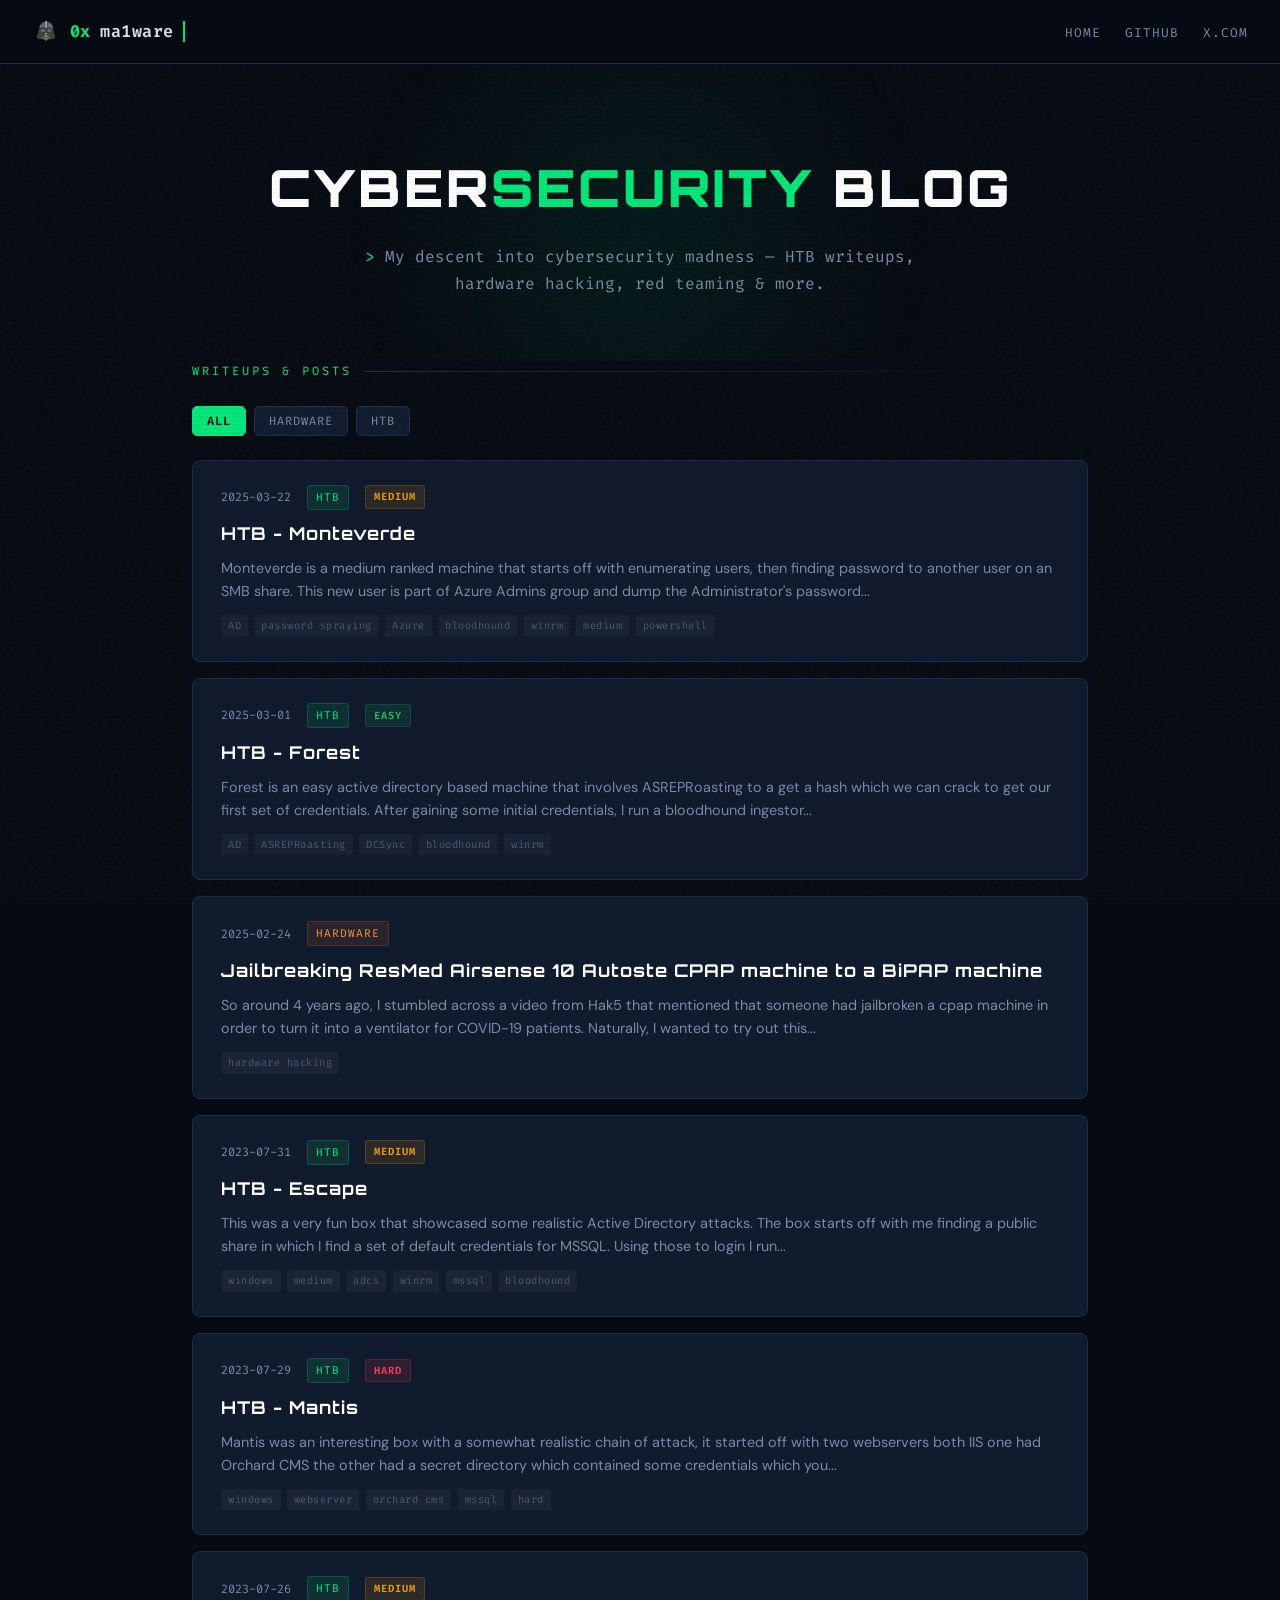
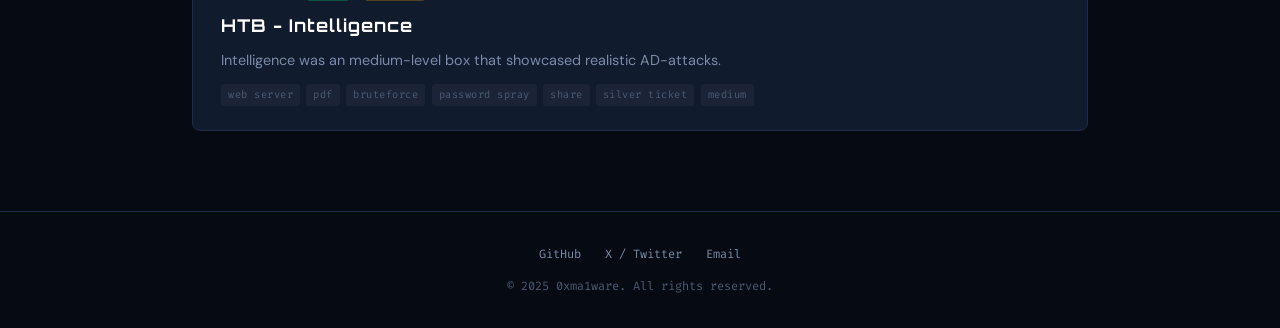
==== index.html @ 5221f712 "Initial deploy" ====
<!DOCTYPE html>
<html lang="en">
<head>
  <meta charset="UTF-8">
  <meta name="viewport" content="width=device-width, initial-scale=1.0">
  <title>0xma1ware — Cybersecurity Blog</title>
  <meta name="description" content="HTB writeups, CTF challenges, hardware hacking, and red teaming — by 0xma1ware.">
  <meta name="author" content="0xma1ware">
  <meta name="robots" content="index, follow">
  <link rel="canonical" href="https://0xma1ware.github.io/">
  <meta property="og:title" content="0xma1ware — Cybersecurity Blog">
  <meta property="og:description" content="HTB writeups, CTF challenges, hardware hacking, and red teaming — by 0xma1ware.">
  <meta property="og:type" content="website">
  <meta property="og:url" content="https://0xma1ware.github.io/">
  <meta property="og:image" content="https://0xma1ware.github.io/favicon.ico">
  <meta name="twitter:card" content="summary">
  <meta name="twitter:site" content="@0xma1ware">
  <meta name="twitter:title" content="0xma1ware — Cybersecurity Blog">
  <meta name="twitter:description" content="HTB writeups, CTF challenges, hardware hacking, and red teaming — by 0xma1ware.">
  <link rel="icon" href="favicon.ico">
  <link rel="preconnect" href="https://fonts.googleapis.com">
  <link rel="preconnect" href="https://fonts.gstatic.com" crossorigin>
  <link href="https://fonts.googleapis.com/css2?family=DM+Sans:wght@400;500;600;700&family=Fira+Code:wght@400;500;600&family=Orbitron:wght@600;700;800;900&display=swap" rel="stylesheet">
  <link rel="stylesheet" href="css/style.css">
  <script type="application/ld+json">
  {
    "@context": "https://schema.org", "@type": "Blog",
    "name": "0xma1ware — Cybersecurity Blog", "description": "HTB writeups, CTF challenges, hardware hacking, and red teaming — by 0xma1ware.",
    "url": "https://0xma1ware.github.io/",
    "author": { "@type": "Person", "name": "0xma1ware", "url": "https://github.com/0xma1ware" }
  }
  </script>
</head>
<body>
  <header class="site-header">
    <a href="/" class="site-logo"><img src="favicon.ico" alt="logo"><span class="prefix">0x</span>ma1ware<span class="cursor-blink"></span></a>
    <button class="menu-toggle" aria-label="Menu" onclick="document.querySelector('.site-nav').classList.toggle('open')">
      <span></span><span></span><span></span>
    </button>
    <nav><ul class="site-nav">
      <li><a href="/">home</a></li>
      <li><a href="https://github.com/0xma1ware" target="_blank" rel="noopener">github</a></li>
      <li><a href="https://x.com/0xma1ware" target="_blank" rel="noopener">x.com</a></li>
    </ul></nav>
  </header>

  <section class="hero animate-in">
    <h1>Cyber<span class="accent">Security</span> Blog</h1>
    <p class="tagline">My descent into cybersecurity madness — HTB writeups, hardware hacking, red teaming &amp; more.</p>
  </section>

  <main class="posts-section">
    <div class="section-label">writeups &amp; posts</div>

    <div class="category-filter">
      <button class="filter-btn active" data-cat="all">All</button>
      <button class="filter-btn" data-cat="hardware">hardware</button>
      <button class="filter-btn" data-cat="htb">htb</button>
    </div>

    <a href="posts/monteverde.html" class="post-card animate-in" data-category="htb">
      <div class="meta">
        <span class="date">2025-03-22</span>
        <span class="category ">htb</span>
        <span class="diff medium">medium</span>
      </div>
      <h2>HTB - Monteverde</h2>
      <p class="excerpt">Monteverde is a medium ranked machine that starts off with enumerating users, then finding password to another user on an SMB share. This new user is part of Azure Admins group and dump the Administrator&#x27;s password...</p>
      <div class="tags">
        <span class="tag">AD</span>
        <span class="tag">password spraying</span>
        <span class="tag">Azure</span>
        <span class="tag">bloodhound</span>
        <span class="tag">winrm</span>
        <span class="tag">medium</span>
        <span class="tag">powershell</span>
      </div>
    </a>
    <a href="posts/forest.html" class="post-card animate-in" data-category="htb">
      <div class="meta">
        <span class="date">2025-03-01</span>
        <span class="category ">htb</span>
        <span class="diff easy">easy</span>
      </div>
      <h2>HTB - Forest</h2>
      <p class="excerpt">Forest is an easy active directory based machine that involves ASREPRoasting to a get a hash which we can crack to get our first set of credentials. After gaining some initial credentials, I run a bloodhound ingestor...</p>
      <div class="tags">
        <span class="tag">AD</span>
        <span class="tag">ASREPRoasting</span>
        <span class="tag">DCSync</span>
        <span class="tag">bloodhound</span>
        <span class="tag">winrm</span>
      </div>
    </a>
    <a href="posts/cpap-jailbreak.html" class="post-card animate-in" data-category="hardware">
      <div class="meta">
        <span class="date">2025-02-24</span>
        <span class="category hardware">hardware</span>
      </div>
      <h2>Jailbreaking ResMed Airsense 10 Autoste CPAP machine to a BiPAP machine</h2>
      <p class="excerpt">So around 4 years ago, I stumbled across a video from Hak5 that mentioned that someone had jailbroken a cpap machine in order to turn it into a ventilator for COVID-19 patients. Naturally, I wanted to try out this...</p>
      <div class="tags">
        <span class="tag">hardware hacking</span>
      </div>
    </a>
    <a href="posts/escape.html" class="post-card animate-in" data-category="htb">
      <div class="meta">
        <span class="date">2023-07-31</span>
        <span class="category ">htb</span>
        <span class="diff medium">medium</span>
      </div>
      <h2>HTB - Escape</h2>
      <p class="excerpt">This was a very fun box that showcased some realistic Active Directory attacks. The box starts off with me finding a public share in which I find a set of default credentials for MSSQL. Using those to login I run...</p>
      <div class="tags">
        <span class="tag">windows</span>
        <span class="tag">medium</span>
        <span class="tag">adcs</span>
        <span class="tag">winrm</span>
        <span class="tag">mssql</span>
        <span class="tag">bloodhound</span>
      </div>
    </a>
    <a href="posts/mantis.html" class="post-card animate-in" data-category="htb">
      <div class="meta">
        <span class="date">2023-07-29</span>
        <span class="category ">htb</span>
        <span class="diff hard">hard</span>
      </div>
      <h2>HTB - Mantis</h2>
      <p class="excerpt">Mantis was an interesting box with a somewhat realistic chain of attack, it started off with two webservers both IIS one had Orchard CMS the other had a secret directory which contained some credentials which you...</p>
      <div class="tags">
        <span class="tag">windows</span>
        <span class="tag">webserver</span>
        <span class="tag">orchard cms</span>
        <span class="tag">mssql</span>
        <span class="tag">hard</span>
      </div>
    </a>
    <a href="posts/intelligence.html" class="post-card animate-in" data-category="htb">
      <div class="meta">
        <span class="date">2023-07-26</span>
        <span class="category ">htb</span>
        <span class="diff medium">medium</span>
      </div>
      <h2>HTB - Intelligence</h2>
      <p class="excerpt">Intelligence was an medium-level box that showcased realistic AD-attacks.</p>
      <div class="tags">
        <span class="tag">web server</span>
        <span class="tag">pdf</span>
        <span class="tag">bruteforce</span>
        <span class="tag">password spray</span>
        <span class="tag">share</span>
        <span class="tag">silver ticket</span>
        <span class="tag">medium</span>
      </div>
    </a>

    <div class="pagination">
      <button id="prev-page">&larr; prev</button>
      <span class="page-info" id="page-info"></span>
      <button id="next-page">next &rarr;</button>
    </div>
  </main>

  <footer class="site-footer">
    <div class="footer-links">
      <a href="https://github.com/0xma1ware" target="_blank" rel="noopener">GitHub</a>
      <a href="https://x.com/0xma1ware" target="_blank" rel="noopener">X / Twitter</a>
      <a href="mailto:ma1ware@protonmail.com">Email</a>
    </div>
    <p>&copy; 2025 0xma1ware. All rights reserved.</p>
  </footer>


<script>
(function() {
  const PER_PAGE = 6;
  const cards = Array.from(document.querySelectorAll('.post-card'));
  const filterBtns = document.querySelectorAll('.filter-btn');
  const prevBtn = document.getElementById('prev-page');
  const nextBtn = document.getElementById('next-page');
  const pageInfo = document.getElementById('page-info');
  let currentFilter = 'all';
  let currentPage = 1;

  function getFiltered() {
    return cards.filter(c =>
      currentFilter === 'all' || c.dataset.category === currentFilter
    );
  }

  function render() {
    const filtered = getFiltered();
    const totalPages = Math.max(1, Math.ceil(filtered.length / PER_PAGE));
    if (currentPage > totalPages) currentPage = totalPages;
    const start = (currentPage - 1) * PER_PAGE;
    const end = start + PER_PAGE;

    cards.forEach(c => c.classList.add('hidden'));
    filtered.forEach((c, i) => {
      if (i >= start && i < end) {
        c.classList.remove('hidden');
        c.style.animation = 'none';
        c.offsetHeight; // reflow
        c.style.animation = '';
        c.style.animationDelay = ((i - start) * 0.05) + 's';
      }
    });

    prevBtn.disabled = currentPage <= 1;
    nextBtn.disabled = currentPage >= totalPages;
    pageInfo.textContent = filtered.length > 0
      ? 'page ' + currentPage + ' / ' + totalPages
      : 'no posts found';

    // Show/hide pagination if only 1 page
    document.querySelector('.pagination').style.display =
      totalPages <= 1 ? 'none' : 'flex';
  }

  filterBtns.forEach(btn => {
    btn.addEventListener('click', () => {
      filterBtns.forEach(b => b.classList.remove('active'));
      btn.classList.add('active');
      currentFilter = btn.dataset.cat;
      currentPage = 1;
      render();
    });
  });

  prevBtn.addEventListener('click', () => { if (currentPage > 1) { currentPage--; render(); } });
  nextBtn.addEventListener('click', () => { currentPage++; render(); });

  render();
})();
</script>
</body>
</html>
---- css/style.css ----
/* ===== RESET & BASE ===== */
*,*::before,*::after{box-sizing:border-box;margin:0;padding:0}

:root {
  --bg-deep: #060a12;
  --bg-base: #0b1120;
  --bg-card: #111b2e;
  --bg-card-hover: #162036;
  --bg-code: #0d1525;
  --border: #1e2d4a;
  --border-glow: #00e87b33;
  --accent: #00e87b;
  --accent-dim: #00e87b99;
  --accent-bright: #33ff99;
  --cyan: #22d3ee;
  --red: #f43f5e;
  --amber: #f59e0b;
  --purple: #a78bfa;
  --text: #d8e3f0;
  --text-muted: #7a8ba8;
  --text-dim: #4a5a74;
  --font-display: 'Orbitron', sans-serif;
  --font-body: 'DM Sans', sans-serif;
  --font-mono: 'Fira Code', 'JetBrains Mono', monospace;
  --max-width: 860px;
  --header-height: 64px;
}

html { scroll-behavior: smooth; }

body {
  font-family: var(--font-body);
  background: var(--bg-deep);
  color: var(--text);
  line-height: 1.7;
  font-size: 16px;
  min-height: 100vh;
  -webkit-font-smoothing: antialiased;
}

/* background noise texture */
body::before {
  content: '';
  position: fixed;
  inset: 0;
  background: url("data:image/svg+xml,%3Csvg viewBox='0 0 256 256' xmlns='http://www.w3.org/2000/svg'%3E%3Cfilter id='n'%3E%3CfeTurbulence type='fractalNoise' baseFrequency='.85' numOctaves='4' stitchTiles='stitch'/%3E%3C/filter%3E%3Crect width='100%25' height='100%25' filter='url(%23n)' opacity='.03'/%3E%3C/svg%3E");
  pointer-events: none;
  z-index: 0;
}

/* ===== SCANLINE OVERLAY ===== */
body::after {
  content: '';
  position: fixed;
  inset: 0;
  background: repeating-linear-gradient(
    0deg,
    transparent,
    transparent 2px,
    rgba(0,0,0,0.03) 2px,
    rgba(0,0,0,0.03) 4px
  );
  pointer-events: none;
  z-index: 9999;
}

a { color: var(--accent); text-decoration: none; transition: color .2s; }
a:hover { color: var(--accent-bright); }

img { max-width: 100%; height: auto; border-radius: 6px; }

/* ===== HEADER ===== */
.site-header {
  position: sticky;
  top: 0;
  z-index: 100;
  height: var(--header-height);
  display: flex;
  align-items: center;
  justify-content: space-between;
  padding: 0 2rem;
  background: var(--bg-deep);
  border-bottom: 1px solid var(--border);
  backdrop-filter: blur(12px);
}

.site-logo {
  font-family: var(--font-mono);
  font-size: 1.05rem;
  font-weight: 600;
  letter-spacing: .5px;
  color: var(--text);
  display: flex;
  align-items: center;
  gap: .6rem;
}

.site-logo .prefix {
  color: var(--accent);
  font-weight: 700;
}

.site-logo .cursor-blink {
  display: inline-block;
  width: 2px;
  height: 1.2em;
  background: var(--accent);
  animation: blink 1s step-end infinite;
  vertical-align: middle;
}

@keyframes blink { 50% { opacity: 0; } }

.site-logo img {
  width: 28px;
  height: 28px;
  border-radius: 4px;
}

.site-nav {
  display: flex;
  gap: 1.5rem;
  list-style: none;
}

.site-nav a {
  font-family: var(--font-mono);
  font-size: .8rem;
  color: var(--text-muted);
  letter-spacing: 1px;
  text-transform: uppercase;
  position: relative;
  padding-bottom: 2px;
}

.site-nav a::after {
  content: '';
  position: absolute;
  bottom: -2px;
  left: 0;
  width: 0;
  height: 1px;
  background: var(--accent);
  transition: width .3s;
}

.site-nav a:hover { color: var(--accent); }
.site-nav a:hover::after { width: 100%; }

/* ===== HERO (INDEX PAGE) ===== */
.hero {
  position: relative;
  padding: 5rem 2rem 4rem;
  text-align: center;
  overflow: hidden;
}

.hero::before {
  content: '';
  position: absolute;
  top: -120px;
  left: 50%;
  transform: translateX(-50%);
  width: 600px;
  height: 600px;
  background: radial-gradient(circle, var(--accent-dim) 0%, transparent 70%);
  opacity: .12;
  pointer-events: none;
}

.hero h1 {
  font-family: var(--font-display);
  font-size: clamp(2rem, 5vw, 3.2rem);
  font-weight: 900;
  letter-spacing: 3px;
  text-transform: uppercase;
  color: #fff;
  margin-bottom: .75rem;
  position: relative;
}

.hero h1 .accent { color: var(--accent); }

.hero .tagline {
  font-family: var(--font-mono);
  font-size: clamp(.85rem, 2vw, 1rem);
  color: var(--text-muted);
  max-width: 560px;
  margin: 0 auto;
}

.hero .tagline::before { content: '> '; color: var(--accent); }

/* ===== POST GRID ===== */
.posts-section {
  max-width: 960px;
  margin: 0 auto;
  padding: 0 2rem 4rem;
}

.section-label {
  font-family: var(--font-mono);
  font-size: .75rem;
  color: var(--accent);
  letter-spacing: 3px;
  text-transform: uppercase;
  margin-bottom: 1.5rem;
  display: flex;
  align-items: center;
  gap: .75rem;
}

.section-label::after {
  content: '';
  flex: 1;
  height: 1px;
  background: linear-gradient(90deg, var(--border), transparent);
}

.post-card {
  display: block;
  background: var(--bg-card);
  border: 1px solid var(--border);
  border-radius: 8px;
  padding: 1.5rem 1.75rem;
  margin-bottom: 1rem;
  transition: all .25s ease;
  position: relative;
  overflow: hidden;
}

.post-card::before {
  content: '';
  position: absolute;
  top: 0; left: 0;
  width: 3px;
  height: 100%;
  background: var(--accent);
  opacity: 0;
  transition: opacity .25s;
}

.post-card:hover {
  background: var(--bg-card-hover);
  border-color: var(--border-glow);
  transform: translateX(4px);
  box-shadow: 0 0 30px rgba(0,232,123,.05);
}

.post-card:hover::before { opacity: 1; }

.post-card .meta {
  display: flex;
  align-items: center;
  gap: 1rem;
  margin-bottom: .6rem;
  font-family: var(--font-mono);
  font-size: .75rem;
  color: var(--text-dim);
}

.post-card .meta .date { color: var(--text-muted); }

.post-card .category {
  background: rgba(0,232,123,.1);
  color: var(--accent);
  padding: 2px 8px;
  border-radius: 3px;
  font-size: .7rem;
  text-transform: uppercase;
  letter-spacing: 1px;
  border: 1px solid rgba(0,232,123,.2);
}

.post-card .category.hardware {
  background: rgba(249,115,22,.1);
  color: #fb923c;
  border-color: rgba(249,115,22,.2);
}

.post-card h2 {
  font-family: var(--font-display);
  font-size: 1.1rem;
  font-weight: 700;
  letter-spacing: 1px;
  color: #fff;
  margin-bottom: .5rem;
  transition: color .2s;
}

.post-card:hover h2 { color: var(--accent); }

.post-card .excerpt {
  font-size: .9rem;
  color: var(--text-muted);
  line-height: 1.6;
  display: -webkit-box;
  -webkit-line-clamp: 2;
  -webkit-box-orient: vertical;
  overflow: hidden;
}

.post-card .tags {
  display: flex;
  flex-wrap: wrap;
  gap: .4rem;
  margin-top: .75rem;
}

.tag {
  font-family: var(--font-mono);
  font-size: .65rem;
  color: var(--text-dim);
  background: rgba(255,255,255,.04);
  padding: 2px 7px;
  border-radius: 3px;
  letter-spacing: .5px;
}

/* Difficulty badges */
.diff {
  font-family: var(--font-mono);
  font-size: .65rem;
  padding: 2px 8px;
  border-radius: 3px;
  letter-spacing: 1px;
  text-transform: uppercase;
  font-weight: 600;
}
.diff.easy { background: rgba(34,197,94,.12); color: #22c55e; border: 1px solid rgba(34,197,94,.2); }
.diff.medium { background: rgba(245,158,11,.12); color: #f59e0b; border: 1px solid rgba(245,158,11,.2); }
.diff.hard { background: rgba(244,63,94,.12); color: #f43f5e; border: 1px solid rgba(244,63,94,.2); }

/* ===== POST PAGE ===== */
.post-header {
  max-width: var(--max-width);
  margin: 0 auto;
  padding: 3rem 2rem 2rem;
  position: relative;
}

.post-header .back-link {
  font-family: var(--font-mono);
  font-size: .8rem;
  color: var(--text-muted);
  display: inline-flex;
  align-items: center;
  gap: .4rem;
  margin-bottom: 1.5rem;
}

.post-header .back-link:hover { color: var(--accent); }

.post-header h1 {
  font-family: var(--font-display);
  font-size: clamp(1.4rem, 4vw, 2rem);
  font-weight: 800;
  letter-spacing: 1.5px;
  color: #fff;
  line-height: 1.3;
  margin-bottom: 1rem;
}

.post-header .post-meta {
  display: flex;
  flex-wrap: wrap;
  align-items: center;
  gap: .75rem;
  font-family: var(--font-mono);
  font-size: .8rem;
  color: var(--text-muted);
  padding-bottom: 1.5rem;
  border-bottom: 1px solid var(--border);
}

/* ===== POST CONTENT ===== */
.post-content {
  max-width: var(--max-width);
  margin: 0 auto;
  padding: 2rem 2rem 4rem;
}

.post-content h1 {
  font-family: var(--font-display);
  font-size: 1.5rem;
  font-weight: 700;
  letter-spacing: 1px;
  color: #fff;
  margin: 2.5rem 0 1rem;
  padding-top: 1rem;
}

.post-content h2 {
  font-family: var(--font-display);
  font-size: 1.2rem;
  font-weight: 700;
  letter-spacing: 1px;
  color: #fff;
  margin: 2rem 0 .75rem;
}

.post-content h3, .post-content h4 {
  font-family: var(--font-display);
  font-size: 1rem;
  font-weight: 600;
  letter-spacing: .5px;
  color: var(--text);
  margin: 1.5rem 0 .5rem;
}

.post-content h5, .post-content h6 {
  font-family: var(--font-mono);
  font-size: .85rem;
  font-weight: 600;
  color: var(--accent);
  margin: 1.25rem 0 .5rem;
}

.post-content p {
  margin-bottom: 1rem;
  color: var(--text);
}

.post-content ul, .post-content ol {
  margin: .75rem 0 1rem 1.5rem;
  color: var(--text);
}

.post-content li { margin-bottom: .35rem; }

.post-content strong { color: #fff; font-weight: 600; }

.post-content hr {
  border: none;
  height: 1px;
  background: var(--border);
  margin: 2rem 0;
}

.post-content img {
  display: block;
  margin: 1.5rem auto;
  border: 1px solid var(--border);
  border-radius: 6px;
  box-shadow: 0 4px 20px rgba(0,0,0,.4);
}

.post-content a {
  color: var(--accent);
  text-decoration: underline;
  text-underline-offset: 2px;
  text-decoration-color: var(--accent-dim);
}

.post-content a:hover {
  color: var(--accent-bright);
  text-decoration-color: var(--accent-bright);
}

/* code blocks */
.post-content code {
  font-family: var(--font-mono);
  font-size: .85em;
  background: var(--bg-code);
  color: var(--cyan);
  padding: 2px 6px;
  border-radius: 3px;
  border: 1px solid var(--border);
}

.post-content pre {
  background: var(--bg-code);
  border: 1px solid var(--border);
  border-radius: 8px;
  padding: 1.25rem 1.5rem;
  margin: 1rem 0 1.5rem;
  overflow-x: auto;
  position: relative;
}

.post-content pre code {
  background: none;
  border: none;
  padding: 0;
  color: var(--text);
  font-size: .82rem;
  line-height: 1.65;
}

/* scrollbar */
.post-content pre::-webkit-scrollbar { height: 6px; }
.post-content pre::-webkit-scrollbar-track { background: var(--bg-code); }
.post-content pre::-webkit-scrollbar-thumb { background: var(--border); border-radius: 3px; }

.post-content blockquote {
  border-left: 3px solid var(--accent);
  padding: .75rem 1rem;
  margin: 1rem 0;
  background: rgba(0,232,123,.04);
  border-radius: 0 6px 6px 0;
  color: var(--text-muted);
}

/* ===== TABLE OF CONTENTS ===== */
.toc {
  background: var(--bg-card);
  border: 1px solid var(--border);
  border-radius: 8px;
  padding: 1.25rem 1.5rem;
  margin-bottom: 2rem;
}

.toc-title {
  font-family: var(--font-mono);
  font-size: .75rem;
  color: var(--accent);
  letter-spacing: 2px;
  text-transform: uppercase;
  margin-bottom: .75rem;
}

.toc ul {
  list-style: none;
  margin: 0;
  padding: 0;
}

.toc li { margin-bottom: .3rem; }

.toc a {
  font-family: var(--font-mono);
  font-size: .8rem;
  color: var(--text-muted);
  transition: color .2s;
}

.toc a:hover { color: var(--accent); }

.toc .toc-h2 { padding-left: 0; }
.toc .toc-h3 { padding-left: 1rem; }
.toc .toc-h4 { padding-left: 2rem; }

/* ===== FOOTER ===== */
.site-footer {
  border-top: 1px solid var(--border);
  padding: 2rem;
  text-align: center;
  font-family: var(--font-mono);
  font-size: .75rem;
  color: var(--text-dim);
}

.site-footer a { color: var(--text-muted); }
.site-footer a:hover { color: var(--accent); }

.footer-links {
  display: flex;
  justify-content: center;
  gap: 1.5rem;
  margin-bottom: .75rem;
}

/* ===== 404 ===== */
.not-found {
  text-align: center;
  padding: 6rem 2rem;
}

.not-found h1 {
  font-family: var(--font-display);
  font-size: 5rem;
  color: var(--accent);
  letter-spacing: 5px;
}

.not-found p {
  font-family: var(--font-mono);
  color: var(--text-muted);
  margin-top: 1rem;
}

/* ===== CATEGORY FILTER ===== */
.category-filter {
  display: flex;
  flex-wrap: wrap;
  gap: .5rem;
  margin-bottom: 1.5rem;
}

.filter-btn {
  font-family: var(--font-mono);
  font-size: .75rem;
  letter-spacing: 1px;
  text-transform: uppercase;
  color: var(--text-muted);
  background: var(--bg-card);
  border: 1px solid var(--border);
  border-radius: 5px;
  padding: 6px 14px;
  cursor: pointer;
  transition: all .2s;
}

.filter-btn:hover {
  color: var(--accent);
  border-color: var(--accent-dim);
  background: rgba(0,232,123,.06);
}

.filter-btn.active {
  color: var(--bg-deep);
  background: var(--accent);
  border-color: var(--accent);
  font-weight: 600;
}

/* ===== PAGINATION ===== */
.pagination {
  display: flex;
  justify-content: center;
  align-items: center;
  gap: 1rem;
  margin-top: 2rem;
  font-family: var(--font-mono);
  font-size: .8rem;
}

.pagination button {
  font-family: var(--font-mono);
  font-size: .8rem;
  color: var(--accent);
  background: var(--bg-card);
  border: 1px solid var(--border);
  border-radius: 5px;
  padding: 8px 18px;
  cursor: pointer;
  transition: all .2s;
  letter-spacing: .5px;
}

.pagination button:hover:not(:disabled) {
  background: rgba(0,232,123,.1);
  border-color: var(--accent-dim);
}

.pagination button:disabled {
  opacity: .3;
  cursor: not-allowed;
}

.pagination .page-info {
  color: var(--text-dim);
}

.post-card.hidden {
  display: none;
}

/* ===== ANIMATIONS ===== */
@keyframes fadeUp {
  from { opacity: 0; transform: translateY(16px); }
  to { opacity: 1; transform: translateY(0); }
}

.animate-in {
  animation: fadeUp .5s ease both;
}

.post-card:nth-child(1) { animation-delay: .05s; }
.post-card:nth-child(2) { animation-delay: .1s; }
.post-card:nth-child(3) { animation-delay: .15s; }
.post-card:nth-child(4) { animation-delay: .2s; }
.post-card:nth-child(5) { animation-delay: .25s; }
.post-card:nth-child(6) { animation-delay: .3s; }

/* ===== RESPONSIVE ===== */
@media (max-width: 640px) {
  .site-header { padding: 0 1rem; }
  .site-nav { gap: .75rem; }
  .site-nav a { font-size: .7rem; }
  .hero { padding: 3rem 1.25rem 2.5rem; }
  .posts-section { padding: 0 1rem 3rem; }
  .post-header { padding: 2rem 1.25rem 1.5rem; }
  .post-content { padding: 1.5rem 1.25rem 3rem; }
  .post-card { padding: 1.25rem; }
  .post-card .meta { flex-wrap: wrap; gap: .5rem; }
}

/* Mobile hamburger */
.menu-toggle { display: none; background: none; border: none; cursor: pointer; padding: 4px; }
.menu-toggle span { display: block; width: 22px; height: 2px; background: var(--text-muted); margin: 5px 0; transition: .3s; }

@media (max-width: 480px) {
  .menu-toggle { display: block; }
  .site-nav {
    display: none;
    position: absolute;
    top: var(--header-height);
    right: 0;
    background: var(--bg-base);
    border: 1px solid var(--border);
    border-radius: 0 0 8px 8px;
    flex-direction: column;
    padding: 1rem 1.5rem;
    gap: 1rem;
  }
  .site-nav.open { display: flex; }
}
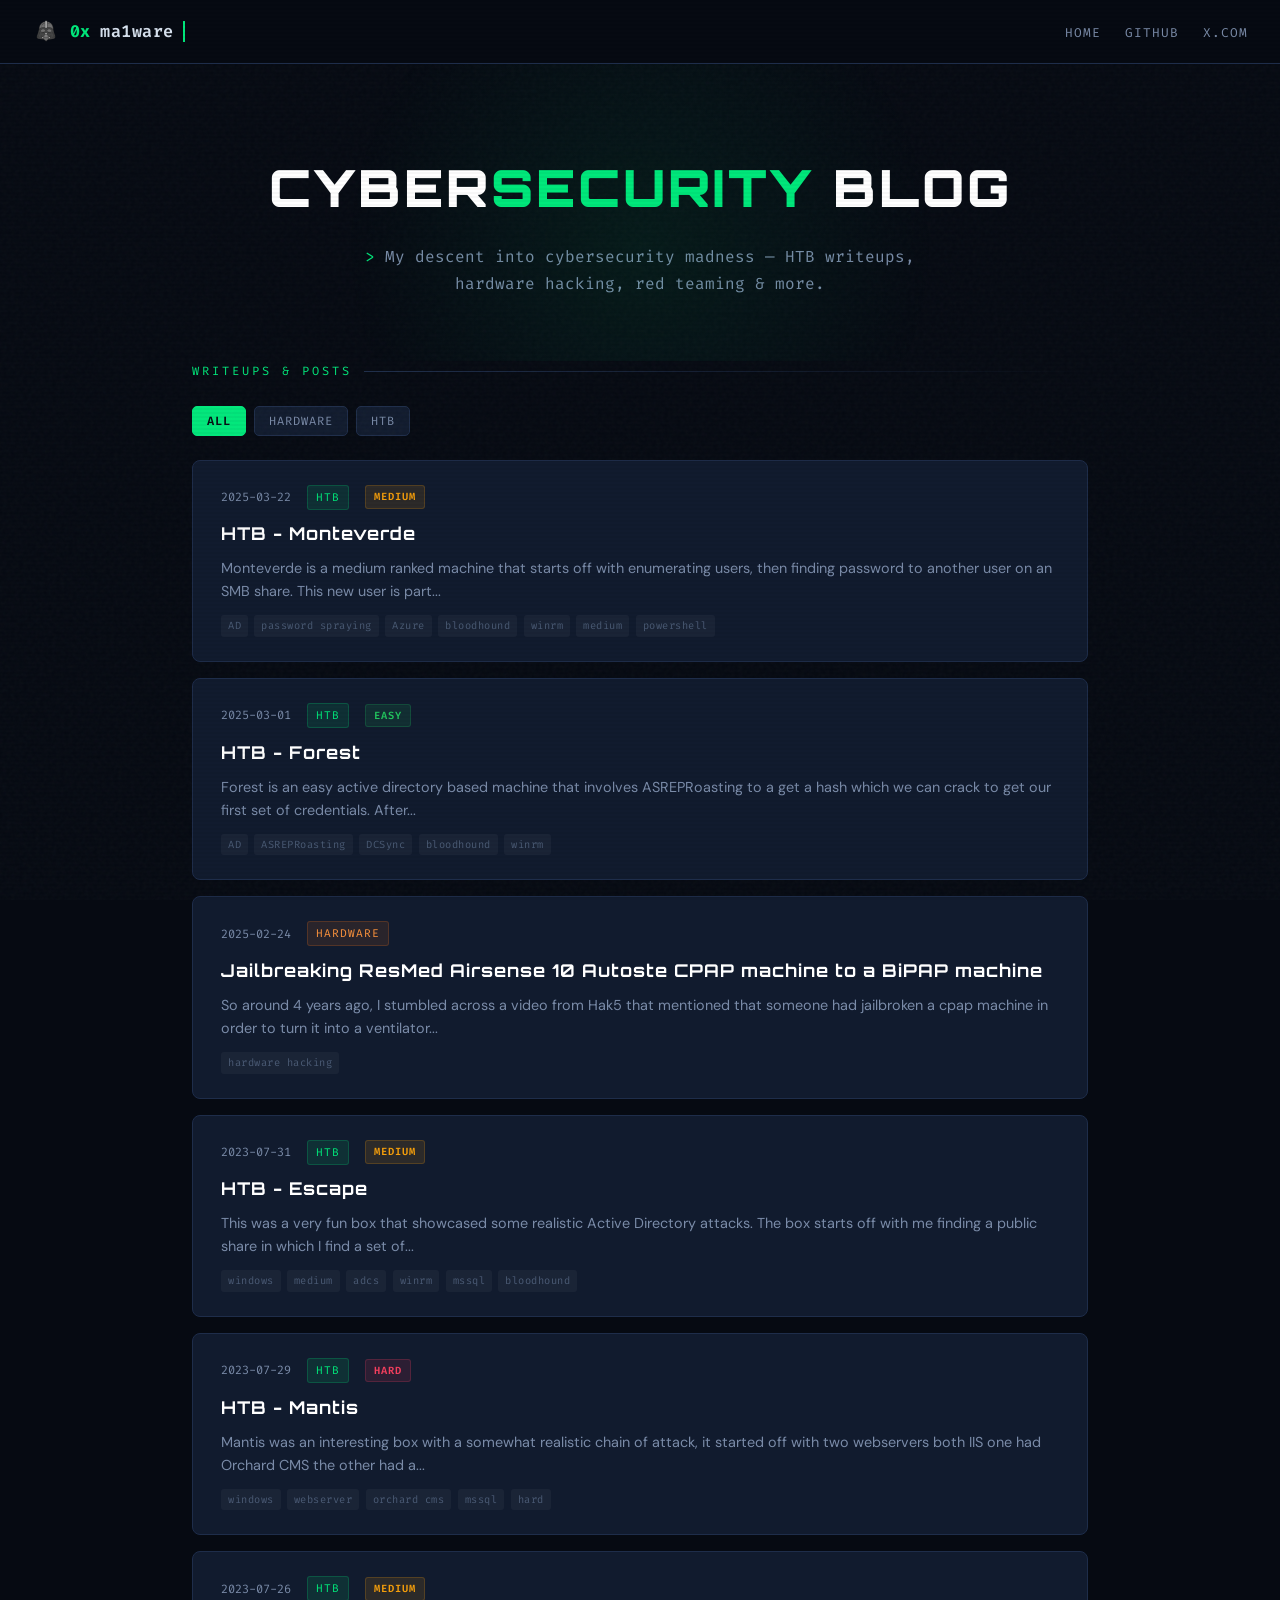
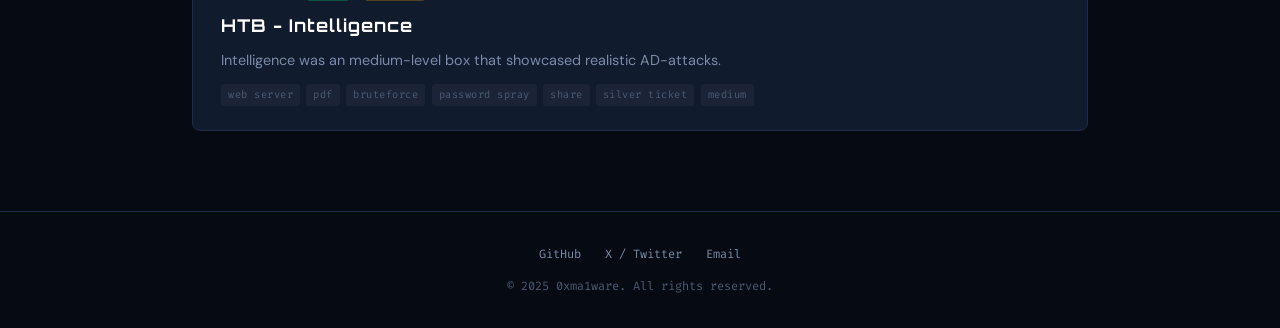
==== commit df454d3f: "Fix SEO issues and improve website performance Co-authored-by: 0xma1ware <34597083+0xma1ware@users.n" ====
--- a/index.html
+++ b/index.html
@@ -7,16 +7,18 @@
   <meta name="description" content="HTB writeups, CTF challenges, hardware hacking, and red teaming — by 0xma1ware.">
   <meta name="author" content="0xma1ware">
   <meta name="robots" content="index, follow">
+  <meta name="google-site-verification" content="42n3AA2IgDxO8o4pe3uUfhhTOVxKJhs4OsDTbEtJNqc">
   <link rel="canonical" href="https://0xma1ware.github.io/">
   <meta property="og:title" content="0xma1ware — Cybersecurity Blog">
   <meta property="og:description" content="HTB writeups, CTF challenges, hardware hacking, and red teaming — by 0xma1ware.">
   <meta property="og:type" content="website">
   <meta property="og:url" content="https://0xma1ware.github.io/">
   <meta property="og:image" content="https://0xma1ware.github.io/favicon.ico">
-  <meta name="twitter:card" content="summary">
+  <meta name="twitter:card" content="summary_large_image">
   <meta name="twitter:site" content="@0xma1ware">
   <meta name="twitter:title" content="0xma1ware — Cybersecurity Blog">
   <meta name="twitter:description" content="HTB writeups, CTF challenges, hardware hacking, and red teaming — by 0xma1ware.">
+  <meta name="twitter:image" content="https://0xma1ware.github.io/favicon.ico">
   <link rel="icon" href="favicon.ico">
   <link rel="preconnect" href="https://fonts.googleapis.com">
   <link rel="preconnect" href="https://fonts.gstatic.com" crossorigin>
@@ -33,7 +35,7 @@
 </head>
 <body>
   <header class="site-header">
-    <a href="/" class="site-logo"><img src="favicon.ico" alt="logo"><span class="prefix">0x</span>ma1ware<span class="cursor-blink"></span></a>
+    <a href="/" class="site-logo"><img src="favicon.ico" alt="logo" width="32" height="32"><span class="prefix">0x</span>ma1ware<span class="cursor-blink"></span></a>
     <button class="menu-toggle" aria-label="Menu" onclick="document.querySelector('.site-nav').classList.toggle('open')">
       <span></span><span></span><span></span>
     </button>
@@ -65,7 +67,7 @@
         <span class="diff medium">medium</span>
       </div>
       <h2>HTB - Monteverde</h2>
-      <p class="excerpt">Monteverde is a medium ranked machine that starts off with enumerating users, then finding password to another user on an SMB share. This new user is part of Azure Admins group and dump the Administrator&#x27;s password...</p>
+      <p class="excerpt">Monteverde is a medium ranked machine that starts off with enumerating users, then finding password to another user on an SMB share. This new user is part...</p>
       <div class="tags">
         <span class="tag">AD</span>
         <span class="tag">password spraying</span>
@@ -83,7 +85,7 @@
         <span class="diff easy">easy</span>
       </div>
       <h2>HTB - Forest</h2>
-      <p class="excerpt">Forest is an easy active directory based machine that involves ASREPRoasting to a get a hash which we can crack to get our first set of credentials. After gaining some initial credentials, I run a bloodhound ingestor...</p>
+      <p class="excerpt">Forest is an easy active directory based machine that involves ASREPRoasting to a get a hash which we can crack to get our first set of credentials. After...</p>
       <div class="tags">
         <span class="tag">AD</span>
         <span class="tag">ASREPRoasting</span>
@@ -98,7 +100,7 @@
         <span class="category hardware">hardware</span>
       </div>
       <h2>Jailbreaking ResMed Airsense 10 Autoste CPAP machine to a BiPAP machine</h2>
-      <p class="excerpt">So around 4 years ago, I stumbled across a video from Hak5 that mentioned that someone had jailbroken a cpap machine in order to turn it into a ventilator for COVID-19 patients. Naturally, I wanted to try out this...</p>
+      <p class="excerpt">So around 4 years ago, I stumbled across a video from Hak5 that mentioned that someone had jailbroken a cpap machine in order to turn it into a ventilator...</p>
       <div class="tags">
         <span class="tag">hardware hacking</span>
       </div>
@@ -110,7 +112,7 @@
         <span class="diff medium">medium</span>
       </div>
       <h2>HTB - Escape</h2>
-      <p class="excerpt">This was a very fun box that showcased some realistic Active Directory attacks. The box starts off with me finding a public share in which I find a set of default credentials for MSSQL. Using those to login I run...</p>
+      <p class="excerpt">This was a very fun box that showcased some realistic Active Directory attacks. The box starts off with me finding a public share in which I find a set of...</p>
       <div class="tags">
         <span class="tag">windows</span>
         <span class="tag">medium</span>
@@ -127,7 +129,7 @@
         <span class="diff hard">hard</span>
       </div>
       <h2>HTB - Mantis</h2>
-      <p class="excerpt">Mantis was an interesting box with a somewhat realistic chain of attack, it started off with two webservers both IIS one had Orchard CMS the other had a secret directory which contained some credentials which you...</p>
+      <p class="excerpt">Mantis was an interesting box with a somewhat realistic chain of attack, it started off with two webservers both IIS one had Orchard CMS the other had a...</p>
       <div class="tags">
         <span class="tag">windows</span>
         <span class="tag">webserver</span>
